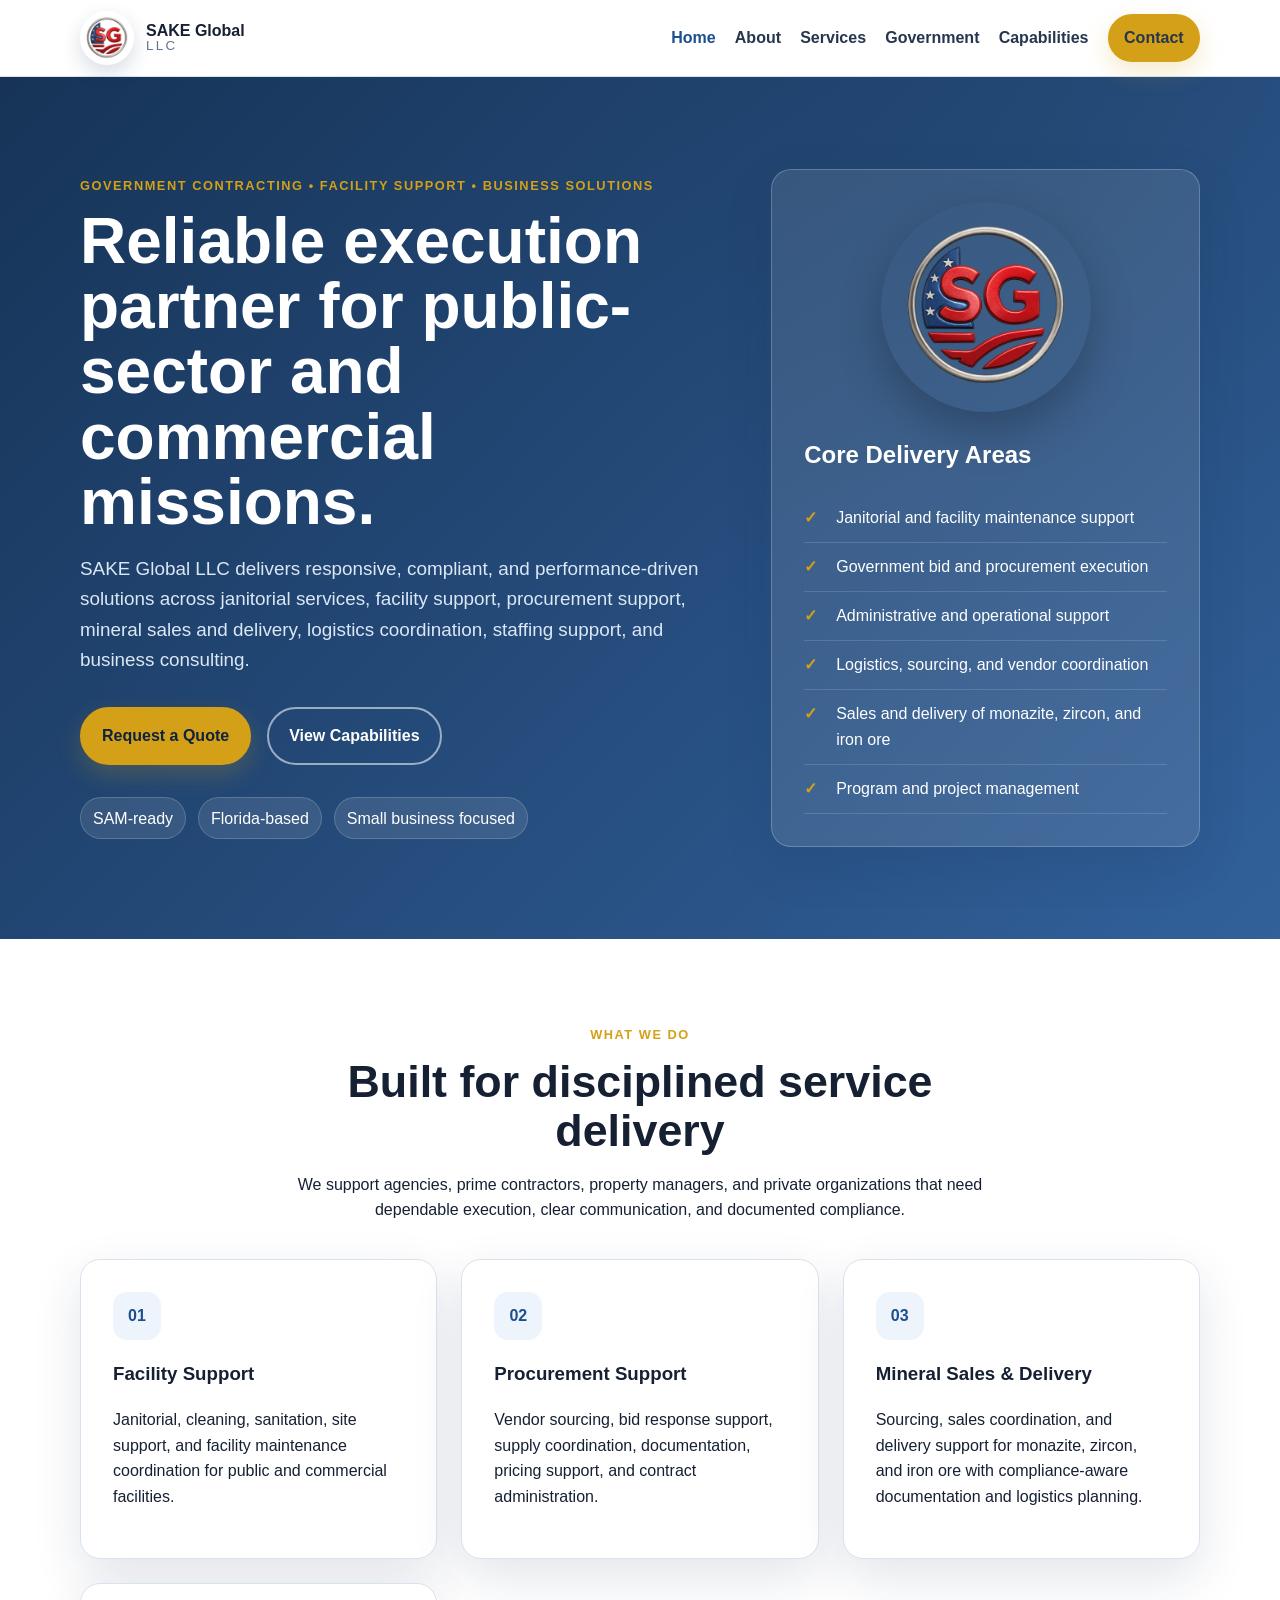
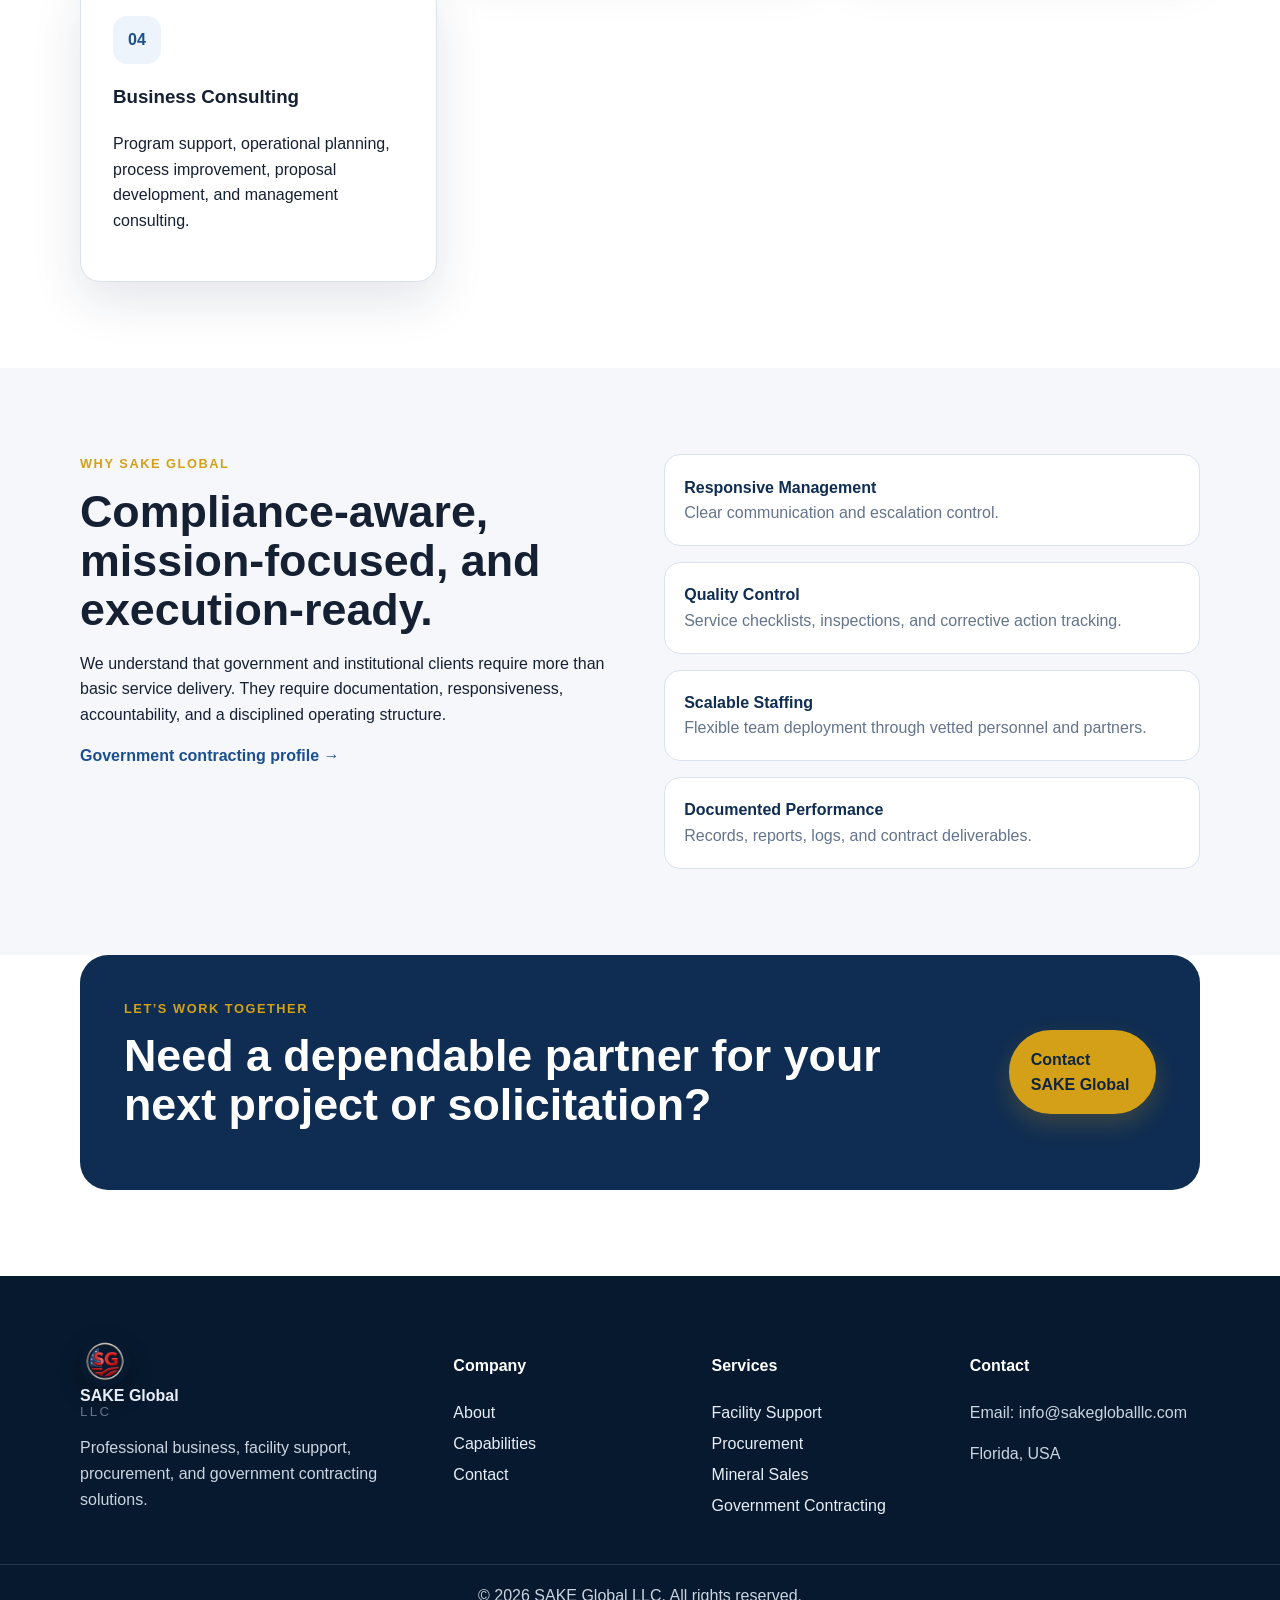
==== index.html @ 5fb4ec03 "Initial commit" ====
<!DOCTYPE html>
<html lang="en">
<head>
  <meta charset="UTF-8" />
  <meta name="viewport" content="width=device-width, initial-scale=1.0" />
  <title>SAKE Global LLC | Government Contracting & Business Solutions</title>
  <meta name="description" content="SAKE Global LLC provides professional business, facility support, procurement, mineral sales and delivery, consulting, logistics, and government contracting solutions." />
  <link rel="icon" href="assets/img/emboss-sg-logo.png" type="image/png" />
  <link rel="stylesheet" href="assets/css/styles.css" />
</head>
<body>
  <header class="site-header">
    <div class="container nav-wrap">
      <a class="logo" href="index.html" aria-label="SAKE Global LLC Home">
        <img class="logo-mark" src="assets/img/emboss-sg-logo.png" alt="" />
        <span class="logo-text"><strong>SAKE Global</strong><small>LLC</small></span>
      </a>
      <button class="nav-toggle" aria-label="Open navigation" aria-expanded="false">&#9776;</button>
      <nav class="site-nav">
        <a href="index.html" class="active">Home</a>
        <a href="pages/about.html">About</a>
        <a href="pages/services.html">Services</a>
        <a href="pages/government.html">Government</a>
        <a href="pages/capabilities.html">Capabilities</a>
        <a href="pages/contact.html" class="btn btn-small">Contact</a>
      </nav>
    </div>
  </header>

  <main>
    <section class="hero">
      <div class="container hero-grid">
        <div class="hero-copy">
          <p class="eyebrow">Government Contracting &bull; Facility Support &bull; Business Solutions</p>
          <h1>Reliable execution partner for public-sector and commercial missions.</h1>
          <p class="hero-lead">SAKE Global LLC delivers responsive, compliant, and performance-driven solutions across janitorial services, facility support, procurement support, mineral sales and delivery, logistics coordination, staffing support, and business consulting.</p>
          <div class="hero-actions">
            <a class="btn" href="pages/contact.html">Request a Quote</a>
            <a class="btn btn-outline" href="pages/capabilities.html">View Capabilities</a>
          </div>
          <div class="trust-row">
            <span>SAM-ready</span><span>Florida-based</span><span>Small business focused</span>
          </div>
        </div>
        <div class="hero-card">
          <img class="hero-logo" src="assets/img/emboss-sg-logo.png" alt="SAKE Global LLC logo" />
          <h2>Core Delivery Areas</h2>
          <ul class="check-list">
            <li>Janitorial and facility maintenance support</li>
            <li>Government bid and procurement execution</li>
            <li>Administrative and operational support</li>
            <li>Logistics, sourcing, and vendor coordination</li>
            <li>Sales and delivery of monazite, zircon, and iron ore</li>
            <li>Program and project management</li>
          </ul>
        </div>
      </div>
    </section>

    <section class="section">
      <div class="container section-heading">
        <p class="eyebrow">What we do</p>
        <h2>Built for disciplined service delivery</h2>
        <p>We support agencies, prime contractors, property managers, and private organizations that need dependable execution, clear communication, and documented compliance.</p>
      </div>
      <div class="container cards three">
        <article class="card">
          <div class="icon">01</div>
          <h3>Facility Support</h3>
          <p>Janitorial, cleaning, sanitation, site support, and facility maintenance coordination for public and commercial facilities.</p>
        </article>
        <article class="card">
          <div class="icon">02</div>
          <h3>Procurement Support</h3>
          <p>Vendor sourcing, bid response support, supply coordination, documentation, pricing support, and contract administration.</p>
        </article>
        <article class="card">
          <div class="icon">03</div>
          <h3>Mineral Sales & Delivery</h3>
          <p>Sourcing, sales coordination, and delivery support for monazite, zircon, and iron ore with compliance-aware documentation and logistics planning.</p>
        </article>
        <article class="card">
          <div class="icon">04</div>
          <h3>Business Consulting</h3>
          <p>Program support, operational planning, process improvement, proposal development, and management consulting.</p>
        </article>
      </div>
    </section>

    <section class="section alt">
      <div class="container split">
        <div>
          <p class="eyebrow">Why SAKE Global</p>
          <h2>Compliance-aware, mission-focused, and execution-ready.</h2>
          <p>We understand that government and institutional clients require more than basic service delivery. They require documentation, responsiveness, accountability, and a disciplined operating structure.</p>
          <a class="text-link" href="pages/government.html">Government contracting profile &rarr;</a>
        </div>
        <div class="feature-list">
          <div><strong>Responsive Management</strong><span>Clear communication and escalation control.</span></div>
          <div><strong>Quality Control</strong><span>Service checklists, inspections, and corrective action tracking.</span></div>
          <div><strong>Scalable Staffing</strong><span>Flexible team deployment through vetted personnel and partners.</span></div>
          <div><strong>Documented Performance</strong><span>Records, reports, logs, and contract deliverables.</span></div>
        </div>
      </div>
    </section>

    <section class="section cta">
      <div class="container cta-box">
        <div>
          <p class="eyebrow">Let&rsquo;s work together</p>
          <h2>Need a dependable partner for your next project or solicitation?</h2>
        </div>
        <a class="btn" href="pages/contact.html">Contact SAKE Global</a>
      </div>
    </section>
  </main>

  <footer class="site-footer">
    <div class="container footer-grid">
      <div>
        <a class="logo footer-logo" href="index.html"><img class="logo-mark" src="assets/img/emboss-sg-logo.png" alt="" /><span class="logo-text"><strong>SAKE Global</strong><small>LLC</small></span></a>
        <p>Professional business, facility support, procurement, and government contracting solutions.</p>
      </div>
      <div><h4>Company</h4><a href="pages/about.html">About</a><a href="pages/capabilities.html">Capabilities</a><a href="pages/contact.html">Contact</a></div>
      <div><h4>Services</h4><a href="pages/services.html">Facility Support</a><a href="pages/services.html">Procurement</a><a href="pages/services.html">Mineral Sales</a><a href="pages/government.html">Government Contracting</a></div>
      <div><h4>Contact</h4><p>Email: info@sakegloballlc.com</p><p>Florida, USA</p></div>
    </div>
    <div class="footer-bottom">&copy; <span id="year"></span> SAKE Global LLC. All rights reserved.</div>
  </footer>
  <script src="assets/js/main.js"></script>
</body>
</html>
---- assets/css/styles.css ----
:root{
  --navy:#0f2d52;--blue:#1b4f8f;--gold:#d4a017;--ink:#162033;--muted:#64748b;--light:#f5f7fb;--white:#fff;--border:#d9e2ef;--shadow:0 18px 50px rgba(15,45,82,.12);--radius:20px
}
*{box-sizing:border-box}html{scroll-behavior:smooth}body{margin:0;font-family:Inter,Segoe UI,Roboto,Arial,sans-serif;color:var(--ink);line-height:1.6;background:var(--white)}a{color:inherit;text-decoration:none}.container{width:min(1120px,92%);margin:auto}.site-header{position:sticky;top:0;background:rgba(255,255,255,.94);backdrop-filter:blur(12px);border-bottom:1px solid var(--border);z-index:20}.nav-wrap{display:flex;align-items:center;justify-content:space-between;min-height:76px}.logo{display:flex;gap:.75rem;align-items:center}.logo-mark{display:block;width:54px;height:54px;border-radius:50%;object-fit:cover;box-shadow:0 8px 20px rgba(15,45,82,.16)}.logo-text{display:flex;flex-direction:column;line-height:1.1}.logo-text small{color:var(--muted);letter-spacing:.18em;text-transform:uppercase}.site-nav{display:flex;align-items:center;gap:1.2rem;font-weight:600}.site-nav a{color:#26364f}.site-nav a:hover,.site-nav .active{color:var(--blue)}.nav-toggle{display:none;background:none;border:0;font-size:1.8rem}.btn{display:inline-flex;align-items:center;justify-content:center;padding:.9rem 1.25rem;border-radius:999px;background:var(--gold);color:#10233d;font-weight:800;border:2px solid var(--gold);box-shadow:0 10px 25px rgba(212,160,23,.22)}.btn:hover{transform:translateY(-1px)}.btn-outline{background:transparent;color:var(--white);border-color:rgba(255,255,255,.55);box-shadow:none}.btn-small{padding:.55rem .9rem}.hero{background:linear-gradient(135deg,rgba(15,45,82,.97),rgba(27,79,143,.9)),radial-gradient(circle at 80% 15%,rgba(212,160,23,.4),transparent 30%);color:var(--white);padding:92px 0}.hero-grid{display:grid;grid-template-columns:1.2fr .8fr;gap:48px;align-items:center}.eyebrow{margin:0 0 .75rem;color:var(--gold);font-weight:800;letter-spacing:.12em;text-transform:uppercase;font-size:.8rem}.hero h1{font-size:clamp(2.4rem,5vw,4.8rem);line-height:1.02;margin:.2rem 0 1.2rem}.hero-lead{font-size:1.18rem;color:#dbe7f5;max-width:720px}.hero-actions{display:flex;gap:1rem;flex-wrap:wrap;margin:2rem 0}.trust-row{display:flex;gap:.75rem;flex-wrap:wrap}.trust-row span{padding:.45rem .75rem;background:rgba(255,255,255,.1);border:1px solid rgba(255,255,255,.18);border-radius:999px}.hero-card{background:rgba(255,255,255,.1);border:1px solid rgba(255,255,255,.22);border-radius:var(--radius);padding:2rem;box-shadow:var(--shadow)}.hero-logo{display:block;width:min(210px,64%);aspect-ratio:1;margin:0 auto 1.5rem;border-radius:50%;object-fit:cover;box-shadow:0 20px 45px rgba(0,0,0,.24)}.check-list{padding:0;margin:0;list-style:none}.check-list li{padding:.7rem 0 .7rem 2rem;position:relative;border-bottom:1px solid rgba(255,255,255,.14)}.check-list li:before{content:'\2713';position:absolute;left:0;color:var(--gold);font-weight:900}.section{padding:86px 0}.section.alt{background:var(--light)}.section-heading{text-align:center;max-width:760px;margin-bottom:36px}.section-heading h2,.split h2,.cta h2{font-size:clamp(2rem,3.5vw,3rem);line-height:1.1;margin:.2rem 0 1rem}.cards{display:grid;gap:24px}.cards.three{grid-template-columns:repeat(3,1fr)}.card{background:var(--white);border:1px solid var(--border);border-radius:var(--radius);padding:2rem;box-shadow:var(--shadow)}.icon{width:48px;height:48px;border-radius:14px;background:#eef4fb;color:var(--blue);display:grid;place-items:center;font-weight:900;margin-bottom:1rem}.split{display:grid;grid-template-columns:1fr 1fr;gap:48px;align-items:start}.feature-list{display:grid;gap:16px}.feature-list div{background:var(--white);border:1px solid var(--border);border-radius:16px;padding:1.2rem}.feature-list strong{display:block;color:var(--navy)}.feature-list span{color:var(--muted)}.text-link{color:var(--blue);font-weight:800}.cta{padding-top:0}.cta-box{display:flex;align-items:center;justify-content:space-between;gap:24px;background:var(--navy);color:var(--white);border-radius:28px;padding:44px}.site-footer{background:#07192e;color:#cbd5e1;padding-top:56px}.footer-grid{display:grid;grid-template-columns:1.5fr 1fr 1fr 1fr;gap:28px}.site-footer a{display:block;color:#e8eef7;margin:.35rem 0}.site-footer h4{color:#fff}.footer-bottom{text-align:center;border-top:1px solid rgba(255,255,255,.12);margin-top:36px;padding:18px}.footer-logo .logo-mark{width:50px;height:50px;box-shadow:0 10px 24px rgba(0,0,0,.22)}.page-hero{background:linear-gradient(135deg,var(--navy),var(--blue));color:var(--white);padding:76px 0}.page-hero h1{font-size:clamp(2.2rem,4vw,4rem);line-height:1.08;margin:.2rem 0}.content-grid{display:grid;grid-template-columns:1fr 1fr;gap:32px}.list-card{background:var(--white);border:1px solid var(--border);border-radius:var(--radius);padding:1.7rem}.contact-grid{display:grid;grid-template-columns:1fr 1fr;gap:36px}.form{display:grid;gap:14px}.form input,.form textarea,.form select{width:100%;padding:1rem;border:1px solid var(--border);border-radius:14px;font:inherit}.form textarea{min-height:150px}.notice{padding:1rem;border-left:4px solid var(--gold);background:#fff8e3;border-radius:12px}@media(max-width:820px){.nav-toggle{display:block}.site-nav{position:absolute;left:0;right:0;top:76px;background:#fff;display:none;flex-direction:column;align-items:flex-start;padding:1rem 4%;border-bottom:1px solid var(--border)}.site-nav.open{display:flex}.hero-grid,.split,.content-grid,.contact-grid{grid-template-columns:1fr}.cards.three,.footer-grid{grid-template-columns:1fr}.cta-box{flex-direction:column;align-items:flex-start}.btn-outline{color:var(--white)}.hero{padding:70px 0}.hero-logo{width:min(180px,72%)}}
.service-browser{display:grid;grid-template-columns:1.25fr .85fr;gap:28px;align-items:start}.service-list{display:grid;grid-template-columns:repeat(2,minmax(0,1fr));gap:18px}.service-card{appearance:none;background:var(--white);border:1px solid var(--border);border-radius:var(--radius);box-shadow:0 14px 34px rgba(15,45,82,.1);color:var(--ink);cursor:pointer;display:grid;font:inherit;gap:.75rem;overflow:hidden;padding:0 0 1.2rem;text-align:left;transition:border-color .2s ease,box-shadow .2s ease,transform .2s ease}.service-card:hover,.service-card.active{border-color:rgba(27,79,143,.55);box-shadow:0 20px 45px rgba(15,45,82,.16);transform:translateY(-2px)}.service-card:focus-visible{outline:3px solid rgba(212,160,23,.5);outline-offset:3px}.service-card img{aspect-ratio:16/10;display:block;height:auto;object-fit:cover;width:100%}.service-card .icon{margin:0 1.2rem}.service-card strong{color:var(--navy);display:block;font-size:1.05rem;line-height:1.25;margin:0 1.2rem}.service-card span:last-child{color:var(--muted);display:block;font-size:.95rem;line-height:1.45;margin:0 1.2rem}.service-detail{background:#0b2038;border:1px solid rgba(255,255,255,.12);border-radius:var(--radius);box-shadow:0 22px 60px rgba(7,25,46,.24);color:var(--white);overflow:hidden;padding:1.4rem;position:sticky;top:98px;transition:opacity .18s ease,transform .18s ease}.service-detail.is-changing{opacity:.55;transform:translateY(4px)}.service-detail>img{aspect-ratio:16/10;border-radius:16px;display:block;margin-bottom:1.3rem;object-fit:cover;width:100%}.service-detail h2{font-size:clamp(1.7rem,2.4vw,2.45rem);line-height:1.08;margin:.2rem 0 1rem}.service-detail p:not(.eyebrow){color:#dbe7f5}.check-list.dark li{border-bottom:1px solid rgba(255,255,255,.12)}.service-detail-actions{align-items:center;display:flex;gap:1rem;justify-content:space-between;margin-top:1.4rem}.service-stepper{display:flex;gap:.55rem}.service-stepper button{align-items:center;background:rgba(255,255,255,.1);border:1px solid rgba(255,255,255,.26);border-radius:50%;color:var(--white);cursor:pointer;display:inline-flex;font-size:1.2rem;font-weight:900;height:44px;justify-content:center;width:44px}.service-stepper button:hover{background:rgba(255,255,255,.18)}@media(max-width:980px){.service-browser{grid-template-columns:1fr}.service-detail{position:static}.service-list{grid-template-columns:repeat(2,minmax(0,1fr))}}@media(max-width:620px){.service-list{grid-template-columns:1fr}.service-detail-actions{align-items:flex-start;flex-direction:column}.service-detail-actions .btn{width:100%}.service-stepper{width:100%}.service-stepper button{flex:1;border-radius:999px}.service-card .icon{width:44px;height:44px}.logo-text strong{font-size:.95rem}.logo-text small{font-size:.68rem}.logo-mark{width:48px;height:48px}}
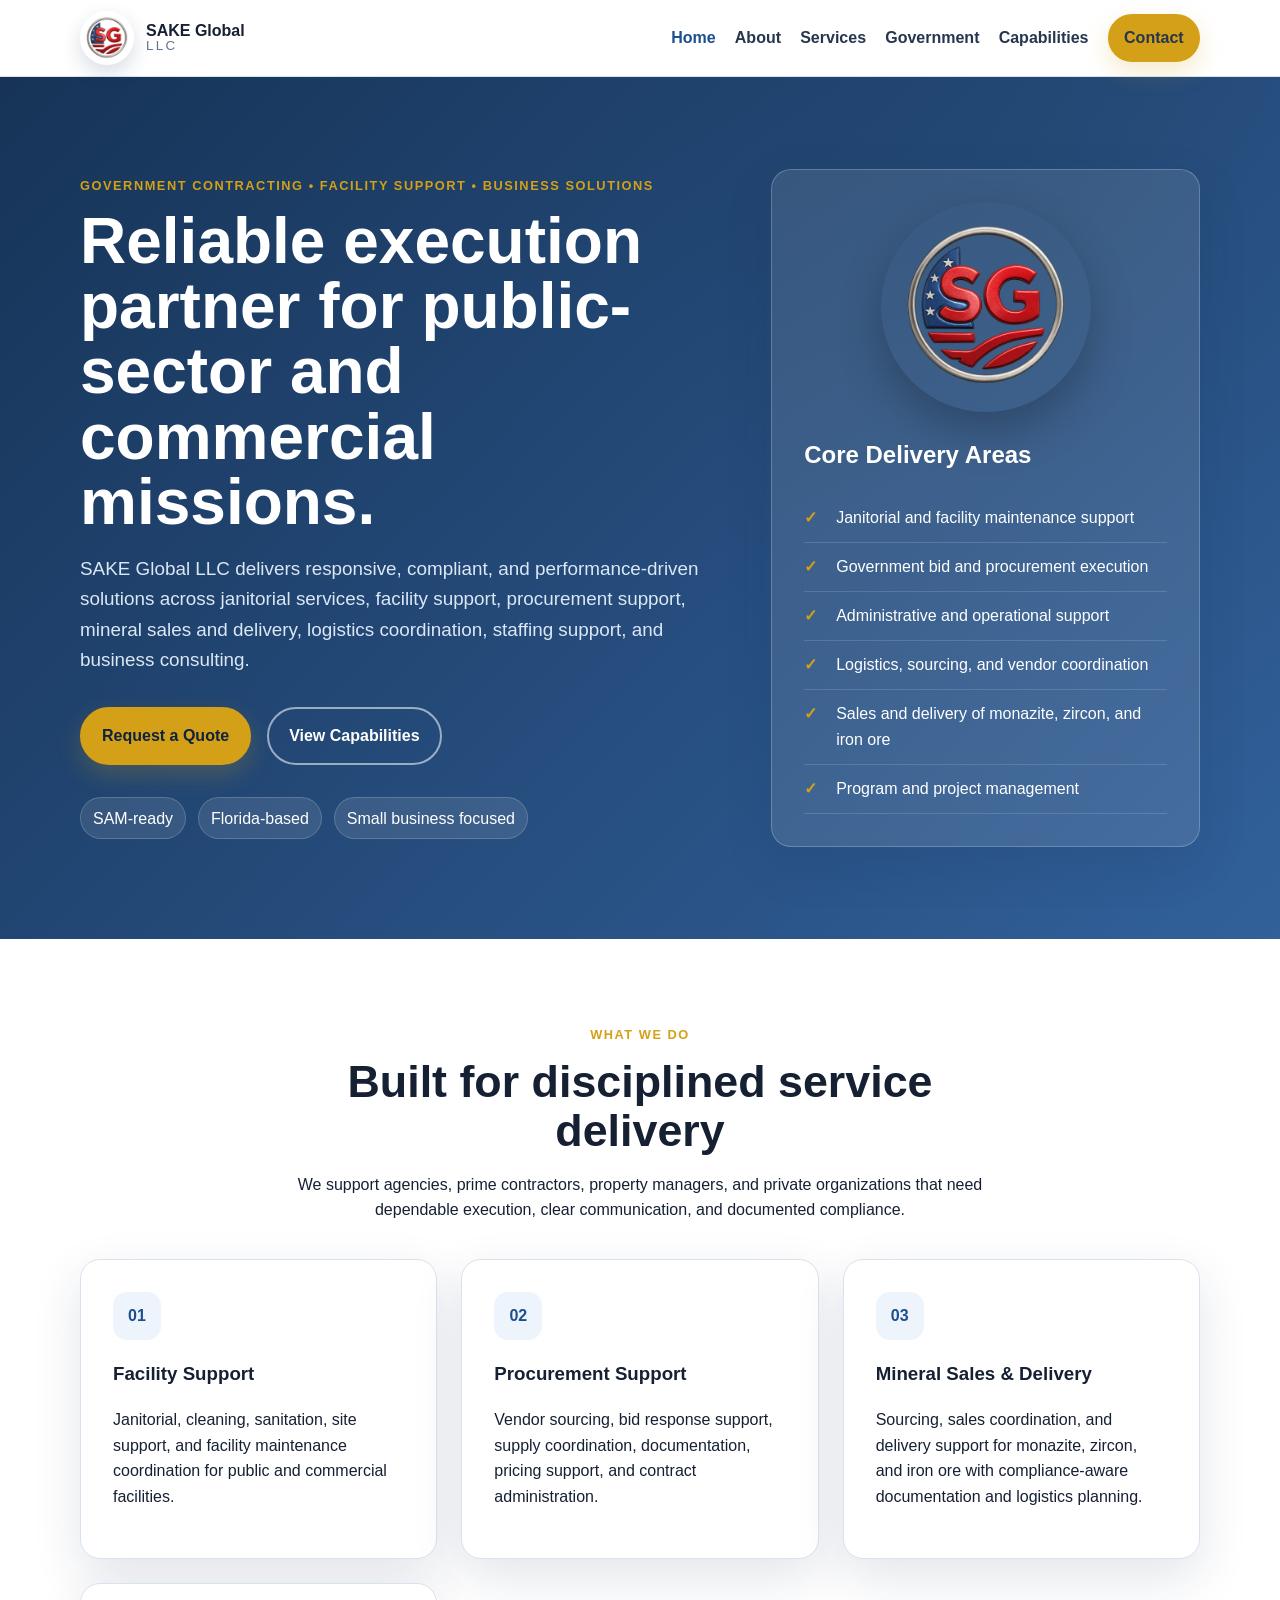
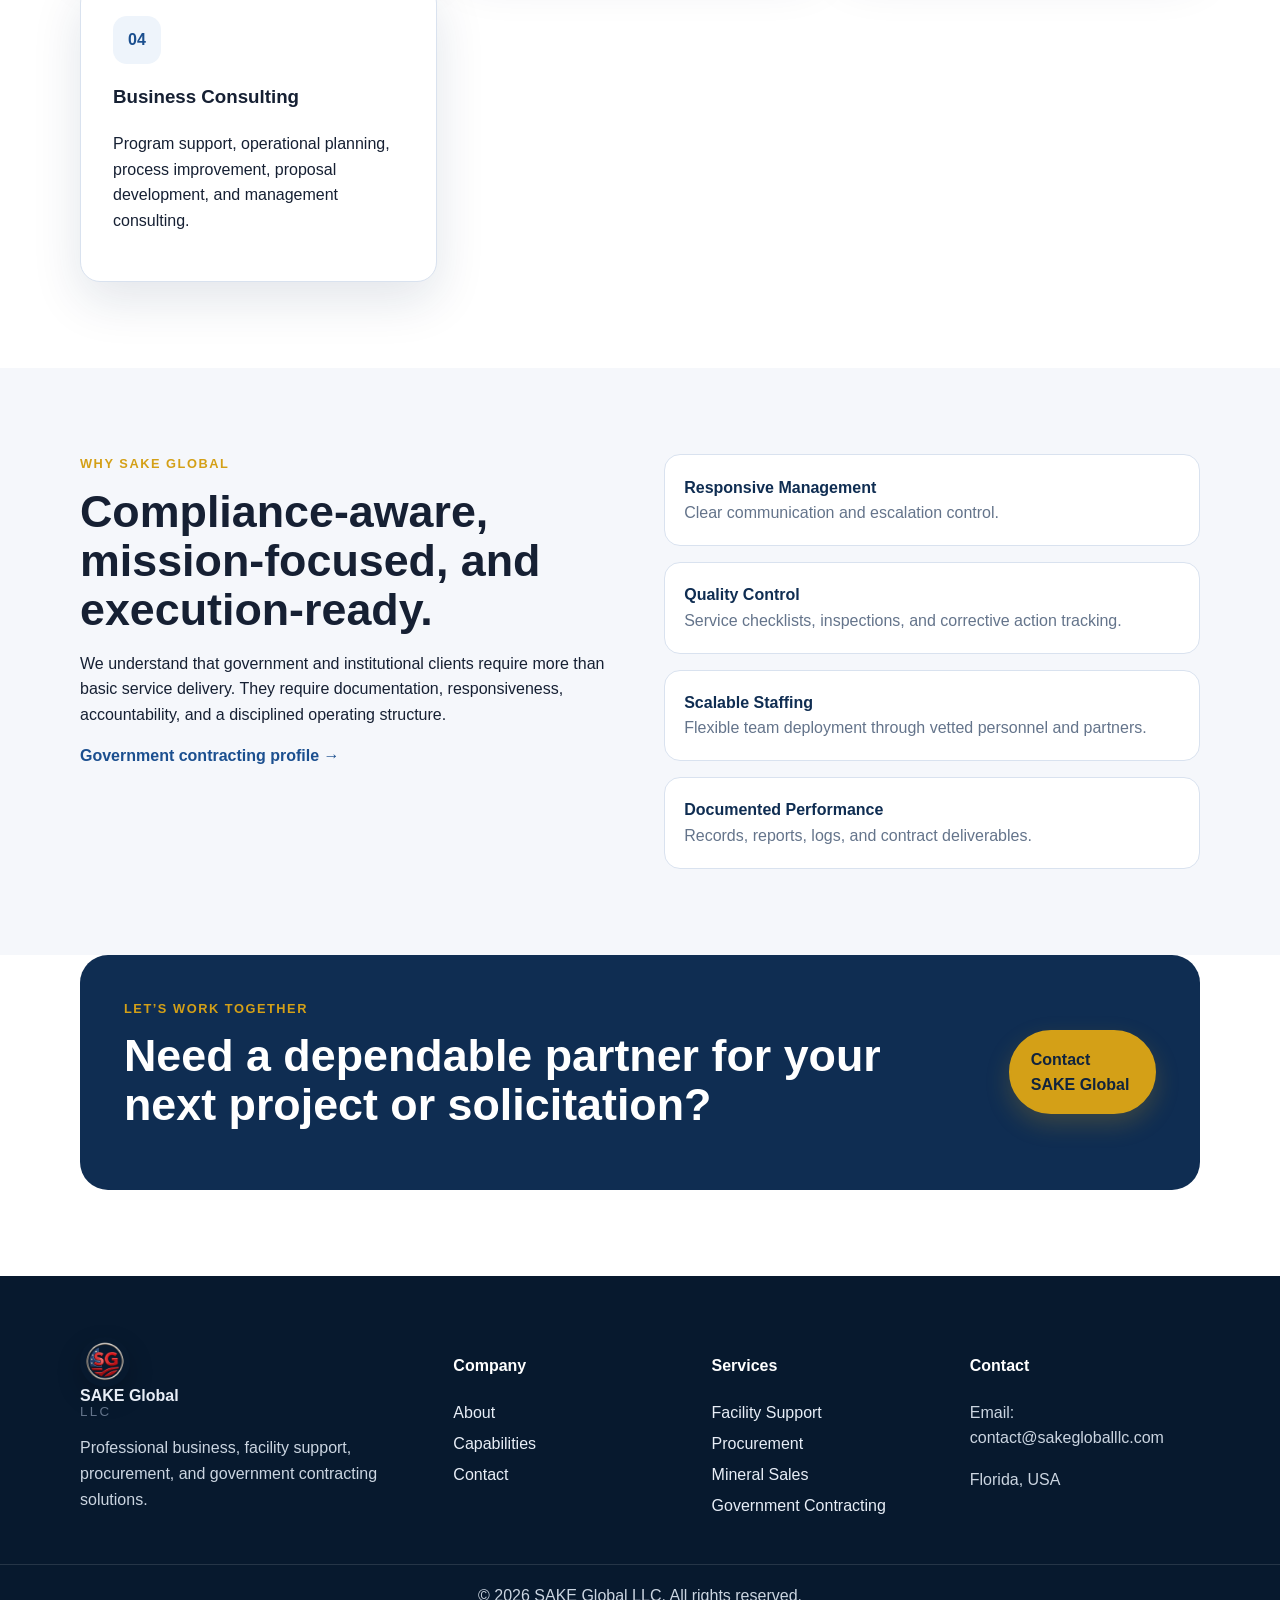
==== commit 7003a48c: "Added DevOps and App development" ====
--- a/index.html
+++ b/index.html
@@ -1,4 +1,4 @@
-<!DOCTYPE html>
+﻿<!DOCTYPE html>
 <html lang="en">
 <head>
   <meta charset="UTF-8" />
@@ -123,10 +123,11 @@
       </div>
       <div><h4>Company</h4><a href="pages/about.html">About</a><a href="pages/capabilities.html">Capabilities</a><a href="pages/contact.html">Contact</a></div>
       <div><h4>Services</h4><a href="pages/services.html">Facility Support</a><a href="pages/services.html">Procurement</a><a href="pages/services.html">Mineral Sales</a><a href="pages/government.html">Government Contracting</a></div>
-      <div><h4>Contact</h4><p>Email: info@sakegloballlc.com</p><p>Florida, USA</p></div>
+      <div><h4>Contact</h4><p>Email: contact@sakegloballlc.com</p><p>Florida, USA</p></div>
     </div>
     <div class="footer-bottom">&copy; <span id="year"></span> SAKE Global LLC. All rights reserved.</div>
   </footer>
   <script src="assets/js/main.js"></script>
 </body>
 </html>
+
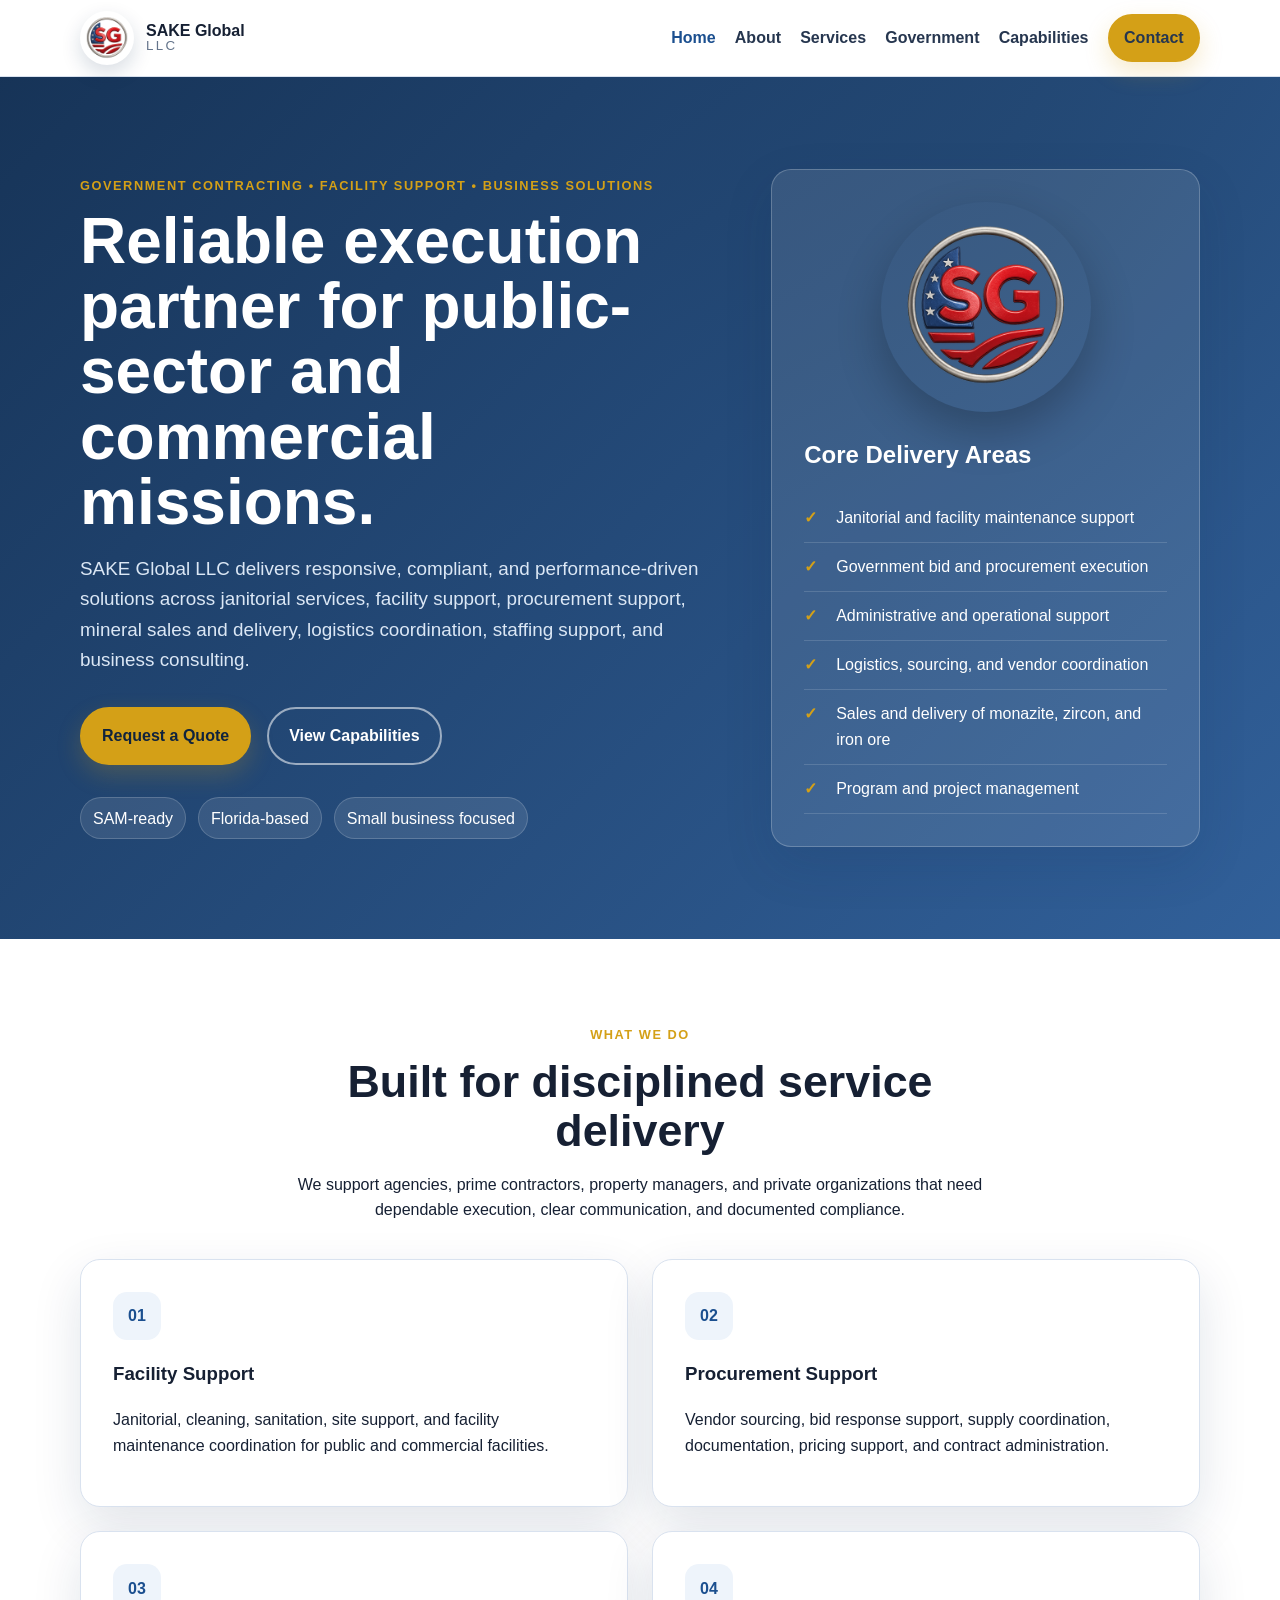
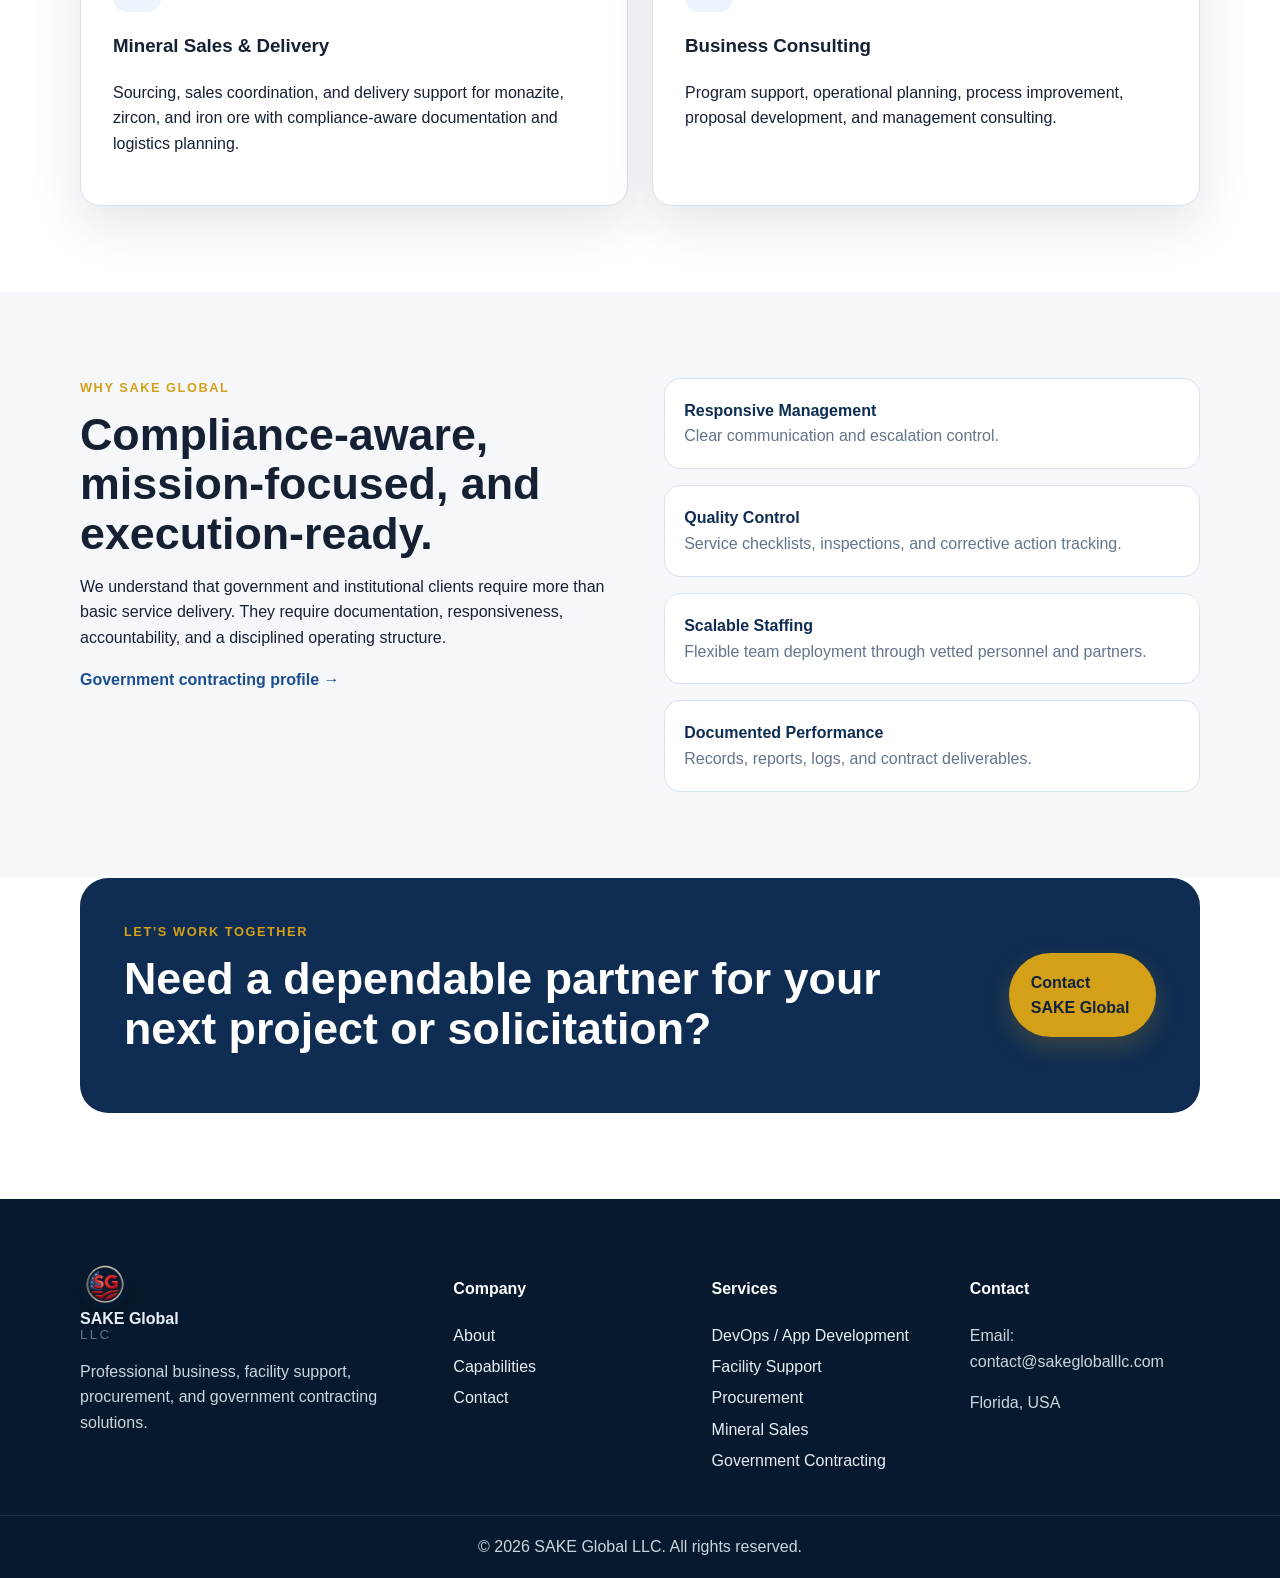
==== commit 0b53ff3e: "Fixed issue with form not returning to home page; added hover effect to homepage" ====
--- a/index.html
+++ b/index.html
@@ -63,7 +63,7 @@
         <h2>Built for disciplined service delivery</h2>
         <p>We support agencies, prime contractors, property managers, and private organizations that need dependable execution, clear communication, and documented compliance.</p>
       </div>
-      <div class="container cards three">
+      <div class="container cards two">
         <article class="card">
           <div class="icon">01</div>
           <h3>Facility Support</h3>
@@ -122,7 +122,7 @@
         <p>Professional business, facility support, procurement, and government contracting solutions.</p>
       </div>
       <div><h4>Company</h4><a href="pages/about.html">About</a><a href="pages/capabilities.html">Capabilities</a><a href="pages/contact.html">Contact</a></div>
-      <div><h4>Services</h4><a href="pages/services.html">Facility Support</a><a href="pages/services.html">Procurement</a><a href="pages/services.html">Mineral Sales</a><a href="pages/government.html">Government Contracting</a></div>
+      <div><h4>Services</h4><a href="pages/services.html">DevOps / App Development</a><a href="pages/services.html">Facility Support</a><a href="pages/services.html">Procurement</a><a href="pages/services.html">Mineral Sales</a><a href="pages/government.html">Government Contracting</a></div>
       <div><h4>Contact</h4><p>Email: contact@sakegloballlc.com</p><p>Florida, USA</p></div>
     </div>
     <div class="footer-bottom">&copy; <span id="year"></span> SAKE Global LLC. All rights reserved.</div>
--- a/assets/css/styles.css
+++ b/assets/css/styles.css
@@ -1,5 +1,7 @@
-:root{
+﻿:root{
   --navy:#0f2d52;--blue:#1b4f8f;--gold:#d4a017;--ink:#162033;--muted:#64748b;--light:#f5f7fb;--white:#fff;--border:#d9e2ef;--shadow:0 18px 50px rgba(15,45,82,.12);--radius:20px
 }
 *{box-sizing:border-box}html{scroll-behavior:smooth}body{margin:0;font-family:Inter,Segoe UI,Roboto,Arial,sans-serif;color:var(--ink);line-height:1.6;background:var(--white)}a{color:inherit;text-decoration:none}.container{width:min(1120px,92%);margin:auto}.site-header{position:sticky;top:0;background:rgba(255,255,255,.94);backdrop-filter:blur(12px);border-bottom:1px solid var(--border);z-index:20}.nav-wrap{display:flex;align-items:center;justify-content:space-between;min-height:76px}.logo{display:flex;gap:.75rem;align-items:center}.logo-mark{display:block;width:54px;height:54px;border-radius:50%;object-fit:cover;box-shadow:0 8px 20px rgba(15,45,82,.16)}.logo-text{display:flex;flex-direction:column;line-height:1.1}.logo-text small{color:var(--muted);letter-spacing:.18em;text-transform:uppercase}.site-nav{display:flex;align-items:center;gap:1.2rem;font-weight:600}.site-nav a{color:#26364f}.site-nav a:hover,.site-nav .active{color:var(--blue)}.nav-toggle{display:none;background:none;border:0;font-size:1.8rem}.btn{display:inline-flex;align-items:center;justify-content:center;padding:.9rem 1.25rem;border-radius:999px;background:var(--gold);color:#10233d;font-weight:800;border:2px solid var(--gold);box-shadow:0 10px 25px rgba(212,160,23,.22)}.btn:hover{transform:translateY(-1px)}.btn-outline{background:transparent;color:var(--white);border-color:rgba(255,255,255,.55);box-shadow:none}.btn-small{padding:.55rem .9rem}.hero{background:linear-gradient(135deg,rgba(15,45,82,.97),rgba(27,79,143,.9)),radial-gradient(circle at 80% 15%,rgba(212,160,23,.4),transparent 30%);color:var(--white);padding:92px 0}.hero-grid{display:grid;grid-template-columns:1.2fr .8fr;gap:48px;align-items:center}.eyebrow{margin:0 0 .75rem;color:var(--gold);font-weight:800;letter-spacing:.12em;text-transform:uppercase;font-size:.8rem}.hero h1{font-size:clamp(2.4rem,5vw,4.8rem);line-height:1.02;margin:.2rem 0 1.2rem}.hero-lead{font-size:1.18rem;color:#dbe7f5;max-width:720px}.hero-actions{display:flex;gap:1rem;flex-wrap:wrap;margin:2rem 0}.trust-row{display:flex;gap:.75rem;flex-wrap:wrap}.trust-row span{padding:.45rem .75rem;background:rgba(255,255,255,.1);border:1px solid rgba(255,255,255,.18);border-radius:999px}.hero-card{background:rgba(255,255,255,.1);border:1px solid rgba(255,255,255,.22);border-radius:var(--radius);padding:2rem;box-shadow:var(--shadow)}.hero-logo{display:block;width:min(210px,64%);aspect-ratio:1;margin:0 auto 1.5rem;border-radius:50%;object-fit:cover;box-shadow:0 20px 45px rgba(0,0,0,.24)}.check-list{padding:0;margin:0;list-style:none}.check-list li{padding:.7rem 0 .7rem 2rem;position:relative;border-bottom:1px solid rgba(255,255,255,.14)}.check-list li:before{content:'\2713';position:absolute;left:0;color:var(--gold);font-weight:900}.section{padding:86px 0}.section.alt{background:var(--light)}.section-heading{text-align:center;max-width:760px;margin-bottom:36px}.section-heading h2,.split h2,.cta h2{font-size:clamp(2rem,3.5vw,3rem);line-height:1.1;margin:.2rem 0 1rem}.cards{display:grid;gap:24px}.cards.three{grid-template-columns:repeat(3,1fr)}.card{background:var(--white);border:1px solid var(--border);border-radius:var(--radius);padding:2rem;box-shadow:var(--shadow)}.icon{width:48px;height:48px;border-radius:14px;background:#eef4fb;color:var(--blue);display:grid;place-items:center;font-weight:900;margin-bottom:1rem}.split{display:grid;grid-template-columns:1fr 1fr;gap:48px;align-items:start}.feature-list{display:grid;gap:16px}.feature-list div{background:var(--white);border:1px solid var(--border);border-radius:16px;padding:1.2rem}.feature-list strong{display:block;color:var(--navy)}.feature-list span{color:var(--muted)}.text-link{color:var(--blue);font-weight:800}.cta{padding-top:0}.cta-box{display:flex;align-items:center;justify-content:space-between;gap:24px;background:var(--navy);color:var(--white);border-radius:28px;padding:44px}.site-footer{background:#07192e;color:#cbd5e1;padding-top:56px}.footer-grid{display:grid;grid-template-columns:1.5fr 1fr 1fr 1fr;gap:28px}.site-footer a{display:block;color:#e8eef7;margin:.35rem 0}.site-footer h4{color:#fff}.footer-bottom{text-align:center;border-top:1px solid rgba(255,255,255,.12);margin-top:36px;padding:18px}.footer-logo .logo-mark{width:50px;height:50px;box-shadow:0 10px 24px rgba(0,0,0,.22)}.page-hero{background:linear-gradient(135deg,var(--navy),var(--blue));color:var(--white);padding:76px 0}.page-hero h1{font-size:clamp(2.2rem,4vw,4rem);line-height:1.08;margin:.2rem 0}.content-grid{display:grid;grid-template-columns:1fr 1fr;gap:32px}.list-card{background:var(--white);border:1px solid var(--border);border-radius:var(--radius);padding:1.7rem}.contact-grid{display:grid;grid-template-columns:1fr 1fr;gap:36px}.form{display:grid;gap:14px}.form input,.form textarea,.form select{width:100%;padding:1rem;border:1px solid var(--border);border-radius:14px;font:inherit}.form textarea{min-height:150px}.notice{padding:1rem;border-left:4px solid var(--gold);background:#fff8e3;border-radius:12px}@media(max-width:820px){.nav-toggle{display:block}.site-nav{position:absolute;left:0;right:0;top:76px;background:#fff;display:none;flex-direction:column;align-items:flex-start;padding:1rem 4%;border-bottom:1px solid var(--border)}.site-nav.open{display:flex}.hero-grid,.split,.content-grid,.contact-grid{grid-template-columns:1fr}.cards.three,.footer-grid{grid-template-columns:1fr}.cta-box{flex-direction:column;align-items:flex-start}.btn-outline{color:var(--white)}.hero{padding:70px 0}.hero-logo{width:min(180px,72%)}}
 .service-browser{display:grid;grid-template-columns:1.25fr .85fr;gap:28px;align-items:start}.service-list{display:grid;grid-template-columns:repeat(2,minmax(0,1fr));gap:18px}.service-card{appearance:none;background:var(--white);border:1px solid var(--border);border-radius:var(--radius);box-shadow:0 14px 34px rgba(15,45,82,.1);color:var(--ink);cursor:pointer;display:grid;font:inherit;gap:.75rem;overflow:hidden;padding:0 0 1.2rem;text-align:left;transition:border-color .2s ease,box-shadow .2s ease,transform .2s ease}.service-card:hover,.service-card.active{border-color:rgba(27,79,143,.55);box-shadow:0 20px 45px rgba(15,45,82,.16);transform:translateY(-2px)}.service-card:focus-visible{outline:3px solid rgba(212,160,23,.5);outline-offset:3px}.service-card img{aspect-ratio:16/10;display:block;height:auto;object-fit:cover;width:100%}.service-card .icon{margin:0 1.2rem}.service-card strong{color:var(--navy);display:block;font-size:1.05rem;line-height:1.25;margin:0 1.2rem}.service-card span:last-child{color:var(--muted);display:block;font-size:.95rem;line-height:1.45;margin:0 1.2rem}.service-detail{background:#0b2038;border:1px solid rgba(255,255,255,.12);border-radius:var(--radius);box-shadow:0 22px 60px rgba(7,25,46,.24);color:var(--white);overflow:hidden;padding:1.4rem;position:sticky;top:98px;transition:opacity .18s ease,transform .18s ease}.service-detail.is-changing{opacity:.55;transform:translateY(4px)}.service-detail>img{aspect-ratio:16/10;border-radius:16px;display:block;margin-bottom:1.3rem;object-fit:cover;width:100%}.service-detail h2{font-size:clamp(1.7rem,2.4vw,2.45rem);line-height:1.08;margin:.2rem 0 1rem}.service-detail p:not(.eyebrow){color:#dbe7f5}.check-list.dark li{border-bottom:1px solid rgba(255,255,255,.12)}.service-detail-actions{align-items:center;display:flex;gap:1rem;justify-content:space-between;margin-top:1.4rem}.service-stepper{display:flex;gap:.55rem}.service-stepper button{align-items:center;background:rgba(255,255,255,.1);border:1px solid rgba(255,255,255,.26);border-radius:50%;color:var(--white);cursor:pointer;display:inline-flex;font-size:1.2rem;font-weight:900;height:44px;justify-content:center;width:44px}.service-stepper button:hover{background:rgba(255,255,255,.18)}@media(max-width:980px){.service-browser{grid-template-columns:1fr}.service-detail{position:static}.service-list{grid-template-columns:repeat(2,minmax(0,1fr))}}@media(max-width:620px){.service-list{grid-template-columns:1fr}.service-detail-actions{align-items:flex-start;flex-direction:column}.service-detail-actions .btn{width:100%}.service-stepper{width:100%}.service-stepper button{flex:1;border-radius:999px}.service-card .icon{width:44px;height:44px}.logo-text strong{font-size:.95rem}.logo-text small{font-size:.68rem}.logo-mark{width:48px;height:48px}}
+
+.cards.two{grid-template-columns:repeat(2,minmax(0,1fr))}.cards.two .card{overflow:hidden;position:relative;transition:border-color .25s ease,box-shadow .25s ease,transform .25s ease}.cards.two .card:after{background:linear-gradient(120deg,transparent,rgba(212,160,23,.14),transparent);content:'';inset:0;position:absolute;transform:translateX(-110%);transition:transform .55s ease;pointer-events:none}.cards.two .card:hover{border-color:rgba(27,79,143,.45);box-shadow:0 22px 48px rgba(15,45,82,.16);transform:translateY(-7px)}.cards.two .card:hover:after{transform:translateX(110%)}.cards.two .card:hover .icon{background:var(--blue);color:var(--white);transform:rotate(-4deg) scale(1.08)}.cards.two .icon{transition:background .25s ease,color .25s ease,transform .25s ease}@media(max-width:820px){.cards.two{grid-template-columns:1fr}}@media(prefers-reduced-motion:reduce){.cards.two .card,.cards.two .card:after,.cards.two .icon{transition:none}.cards.two .card:hover{transform:none}.cards.two .card:after{display:none}}
